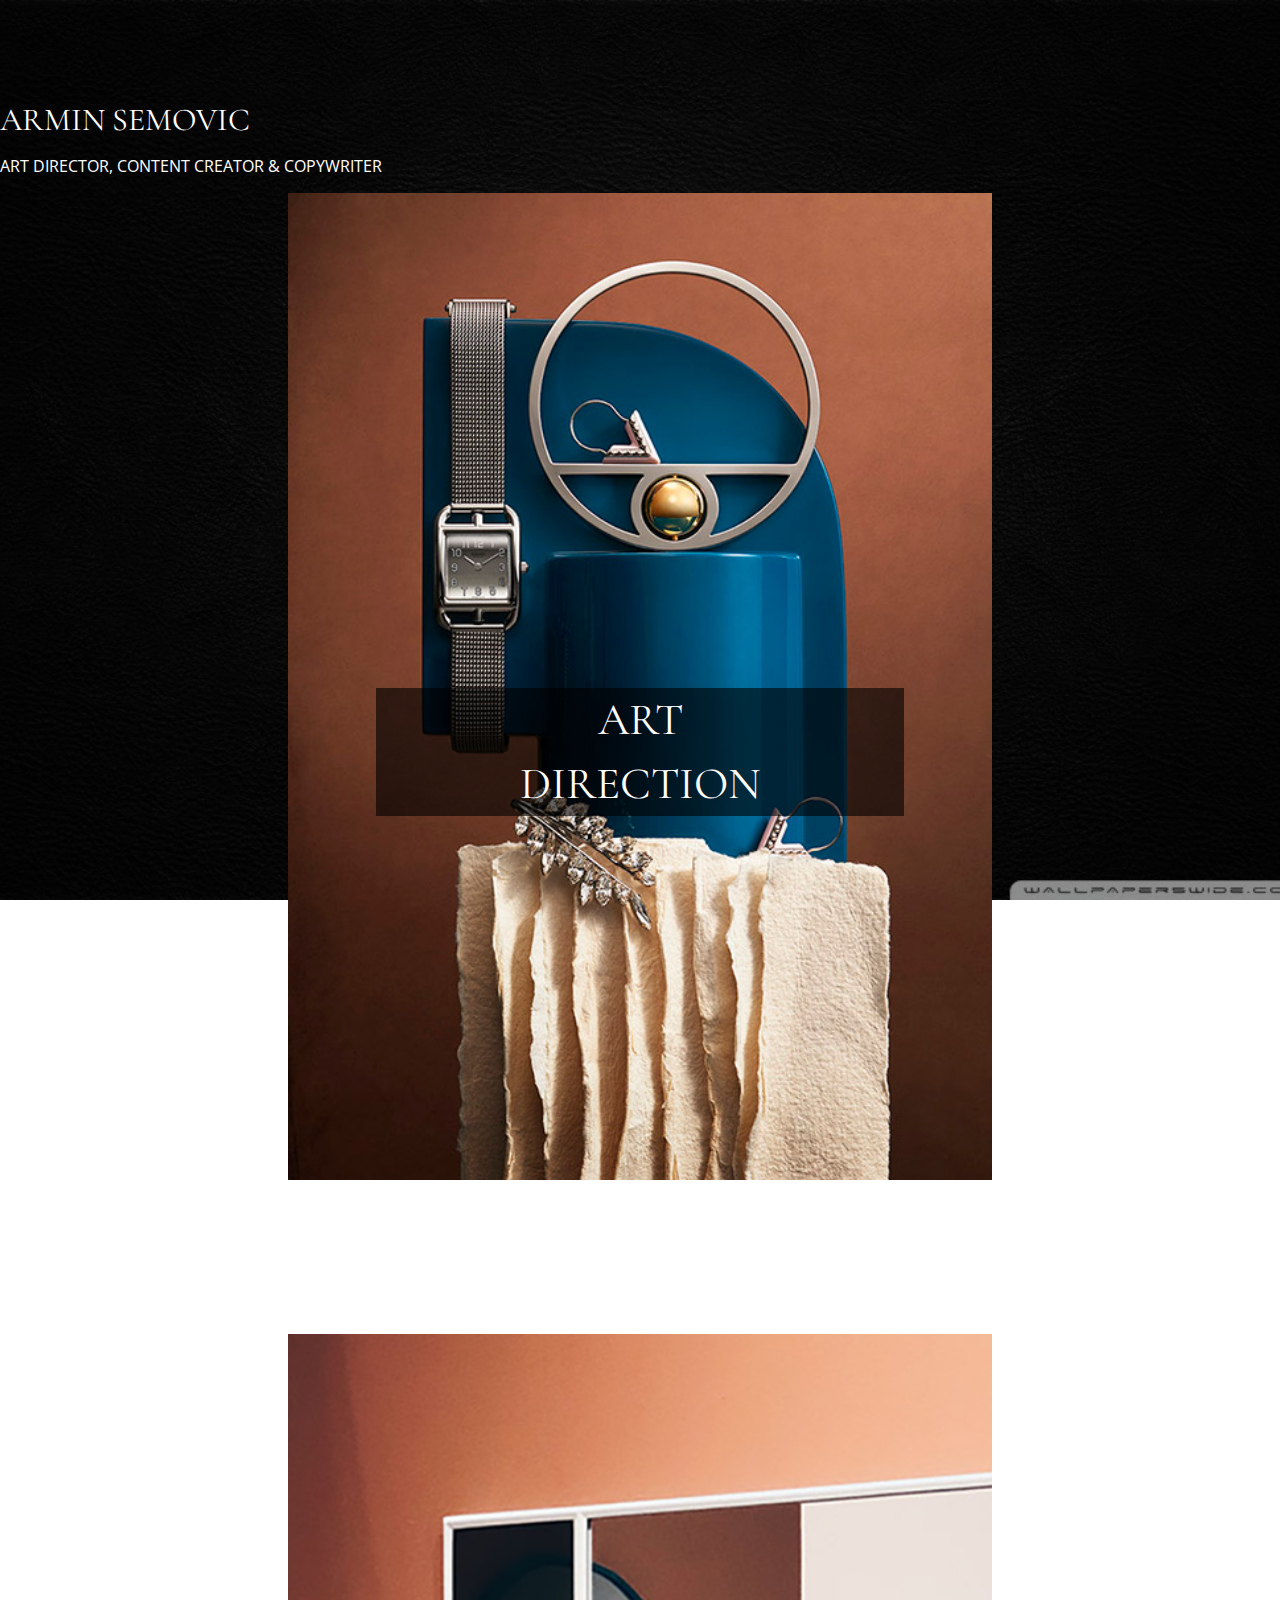
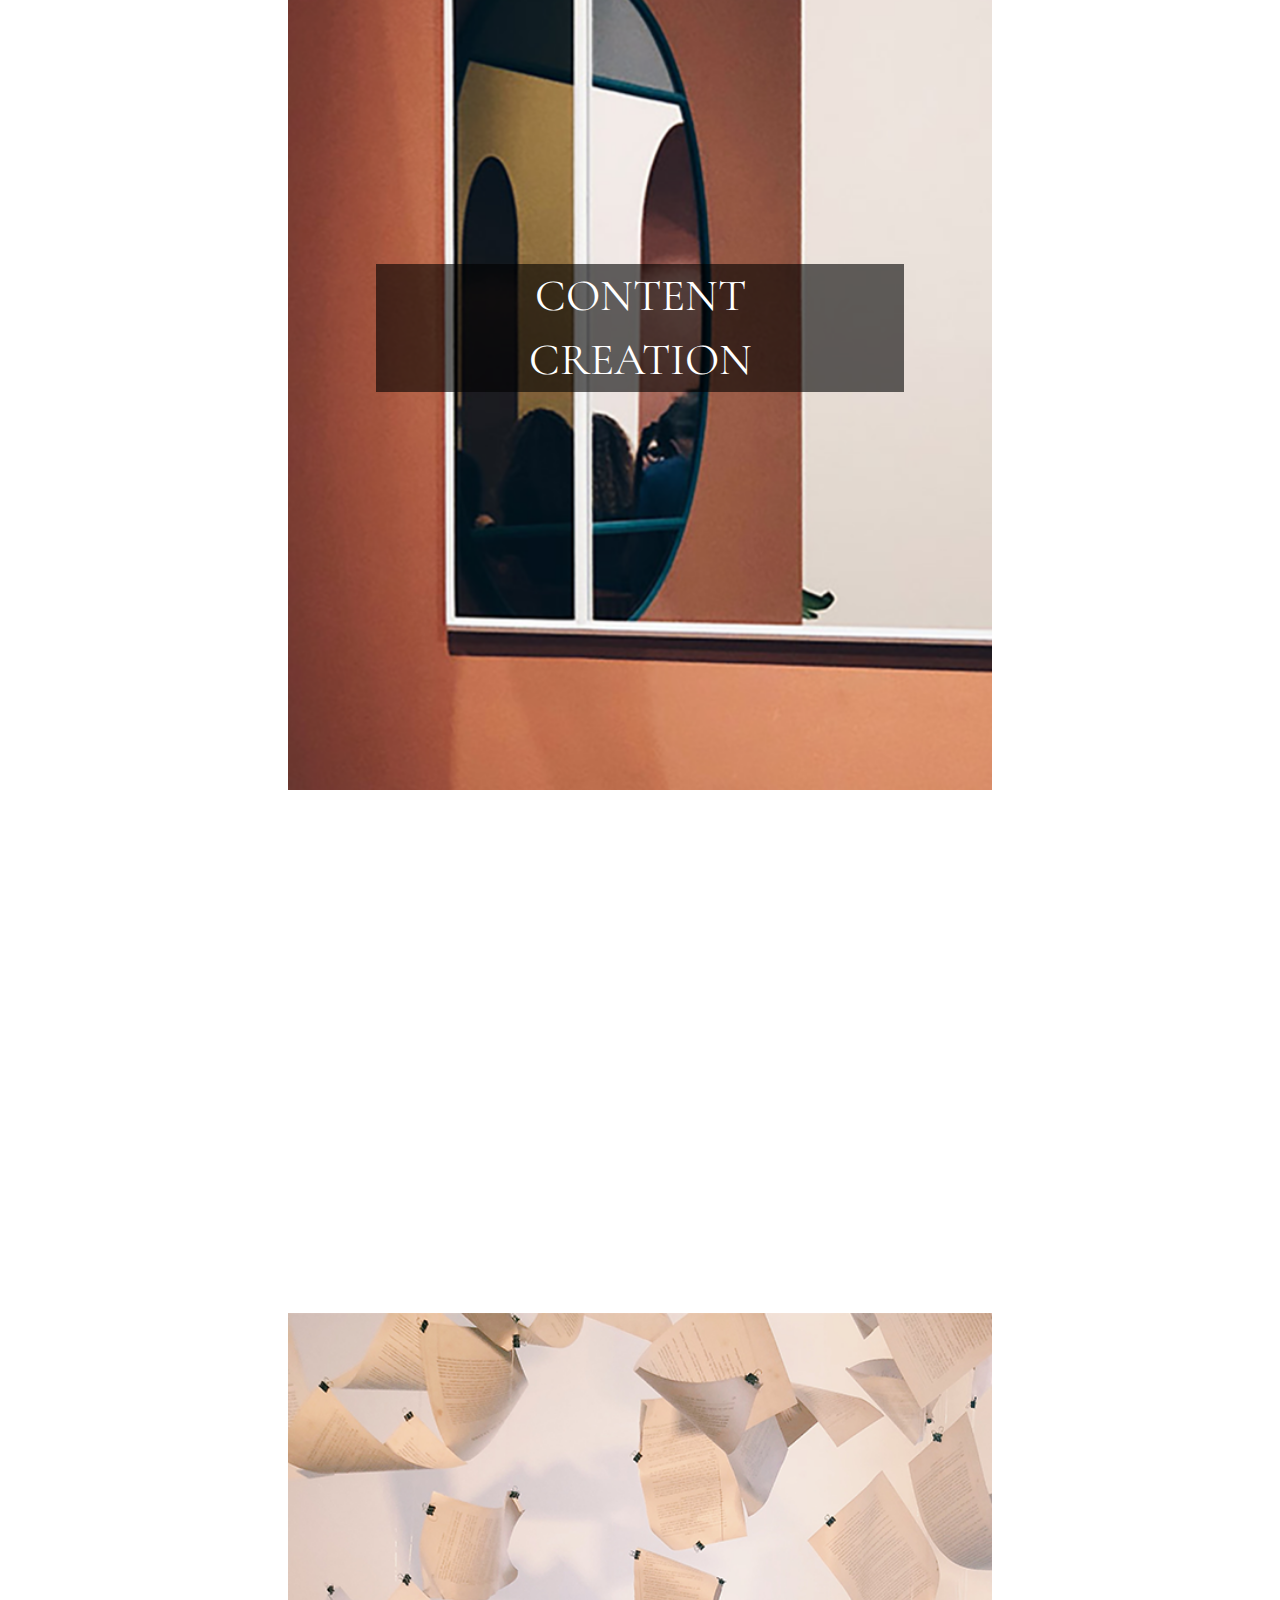
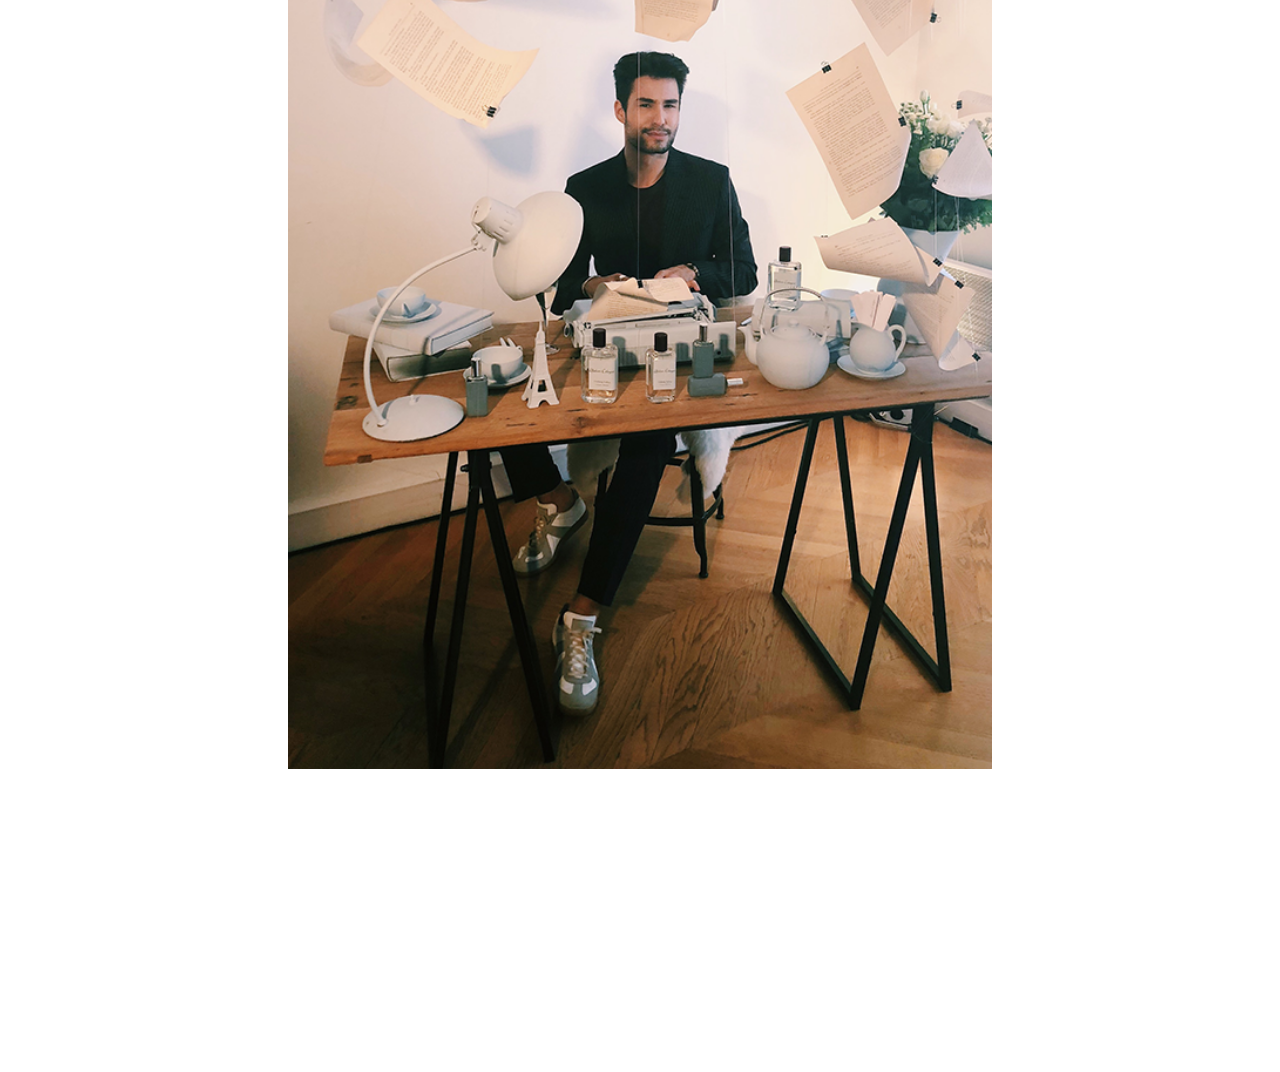
==== index.html @ 7da6c1f0 "Further css foolery" ====
<!DOCTYPE html>
<html lang='en'>
<head>
  <meta charset='UTF-8'>
  <meta name='viewport' content='width=device-width, initial-scale=1.0'>
  <meta http-equiv='X-UA-Compatible' content='ie=edge'>
  <title>Armin Semovic</title>

  <!-- Garamond font from google -->
  <link href='https://fonts.googleapis.com/css?family=Cormorant+Garamond|Open+Sans' rel='stylesheet'>

  <!-- Font Awesome for icons -->
  <link rel='stylesheet' href='https://use.fontawesome.com/releases/v5.7.1/css/all.css' integrity='sha384-fnmOCqbTlWIlj8LyTjo7mOUStjsKC4pOpQbqyi7RrhN7udi9RwhKkMHpvLbHG9Sr' crossorigin='anonymous'>

  <link rel='icon' type='image/png' sizes='16x16' href='images/favicon-16x16.png'>
  <link rel='stylesheet' href='css/style.css'>

</head>
<body>
  <header class='navbar-mobile-dark'> <!-- MOBILE NAVBAR -->
    <div class='logo'>
      <h1>A.S.</h1>
    </div>

    <div class='hamburger'>
      <object type='image/svg+xml' data='svg/hamburger_nav.svg'>Your browser does not support SVGs</object>
    </div>
	</header>
	
	<header class='navbar-desktop-dark'> <!-- DESKTOP NAVBAR -->
    <div class='nav-home'>

		</div>
		<div class='nav-work'>

		</div>
		<div class='nav-about'>

		</div>
		<div class='nav-contact'>

		</div>
  </header>

  <main>
		<div class='namesplash'> <!-- (desktop only) -->
			<h1>ARMIN SEMOVIC</h1>
			<p>ART DIRECTOR, CONTENT CREATOR & COPYWRITER</p>
		</div>

    <div class='captioned-image'>
      <img src='images/1806_Plaza16486.jpg' alt='Artistic display of wares'>

      <div class='image-caption'>
        <h2 class='caption-heading'>
          ART
          <br>
          DIRECTION
        </h2>
      </div>

    </div>

    <div class='captioned-image'>
      <img src='images/magis_mobile.png' alt='Mirror and window'>

      <div class='image-caption'>
        <h2 class='caption-heading'>
          CONTENT
          <br>
          CREATION
        </h2>
      </div>

    </div>

    <div class='text-block'>
      <h3 class='sub-heading'>BIOGRAPHY</h3>
      <p class='bio'>
        Lorem Ipsum is simply dummy text of the printing and typesetting industry. 
        Lorem Ipsum has been the industry's standard dummy text ever since the 1500s, 
        when an unknown printer took a galley of type and scrambled it 
        to make a type specimen book. It has survived not only five centuries, 
        but also the leap into electronic typesetting, remaining essentially unchanged. 
        It was popularised in the 1960s with the release of Letraset sheets containing
      </p>
      <p class='clients'> Client list: <br> <br>
        Plaza Homo_ Radisson Blue_ Plaza Woman_ <br>
        New Balance_ Calvin Klein
      </p>
    </div>

    <div class='contact-image'>
      <img src='images/armin.png' alt='Armin'>
    </div>

    <div class='contact-info'>
      <h4 class='contact-miniheading'>Contact me:</h4>
      <p class='contact-email'>arminsemovic@gmail.com</p>
      <h4 class='contact-miniheading'>Follow me:</h4>
      <i class='fab fa-instagram'></i>
      <p>@arminsemovic</p>
    </div>

  </main>

</body>
</html>
---- css/style.css ----
h1,
h2,
h3,
h4 {
  color: #ffffff;
  margin: 0;
  font-family: "Cormorant Garamond", serif;
  font-weight: normal;
}

p {
  color: #ffffff;
  font-family: "Open Sans", sans-serif;
}

.namesplash {
  display: none;
}

.image-caption {
  align-items: center;
  background-color: rgba(0, 0, 0, 0.6);
  display: flex;
  justify-content: center;
  position: absolute;
  top: 50%;
  left: 7.5%;
  width: 85%;
  line-height: 4rem;
}
.image-caption h2 {
  font-size: 2.5rem;
  text-align: center;
}

.text-block {
  margin: 200px 3rem 100px;
}
.text-block .sub-heading {
  font-size: 2rem;
}

.contact-info {
  margin: 50px 0;
  text-align: center;
}
.contact-info .contact-miniheading {
  font-size: 1.3rem;
}
.contact-info i.fab.fa-instagram {
  margin: 0.5rem;
  color: #ffffff;
  font-size: 2rem;
}

body {
  background: url(../images/leather_background.jpg) center fixed;
  background-size: cover;
}

.captioned-image {
  position: relative;
  text-align: center;
  width: 100%;
  margin-bottom: 150px;
}
.captioned-image img {
  width: 100%;
}

.contact-image {
  margin: 0 auto;
  width: 55%;
}
.contact-image img {
  height: 100%;
  width: 100%;
}

.navbar-mobile-dark {
  background-color: black;
  display: flex;
  align-items: flex-end;
  justify-content: space-between;
  height: 150px;
}
.navbar-mobile-dark .logo {
  font-size: 1.2rem;
  padding: 1rem 0.8rem;
}
.navbar-mobile-dark .hamburger {
  filter: invert(1);
  height: 70px;
  width: 70px;
  padding: 0 0.1rem;
}

.navbar-desktop-dark {
  display: none;
}

body {
  margin: 0;
}

main {
  width: 100%;
}

@media (min-width: 768px) {
  main {
    padding-top: 100px;
  }

  .navbar-mobile-dark {
    padding: 0 2%;
  }

  .image-caption {
    left: 12.5%;
    width: 75%;
  }
  .image-caption h2 {
    font-size: 2.8rem;
  }

  .captioned-image {
    width: 55%;
    margin: 0 auto 150px;
  }
  .captioned-image img {
    width: 100%;
  }

  .contact-info {
    margin: 20px auto 100px;
  }

  .contact-image {
    width: 55%;
  }

  .text-block {
    display: flex;
    flex-wrap: wrap;
    margin: 100px auto;
    width: 55%;
  }
  .text-block .sub-heading {
    font-size: 2rem;
    width: 100%;
  }
  .text-block .bio {
    width: 60%;
  }
  .text-block .clients {
    margin-left: 10%;
    width: 30%;
  }
}
@media (min-width: 1024px) {
  header .logo, header .hamburger {
    display: none;
  }

  .navbar-mobile-dark {
    display: none;
  }

  .navbar-desktop-dark {
    display: block;
  }

  .namesplash {
    display: block;
  }
}

/*# sourceMappingURL=style.css.map */
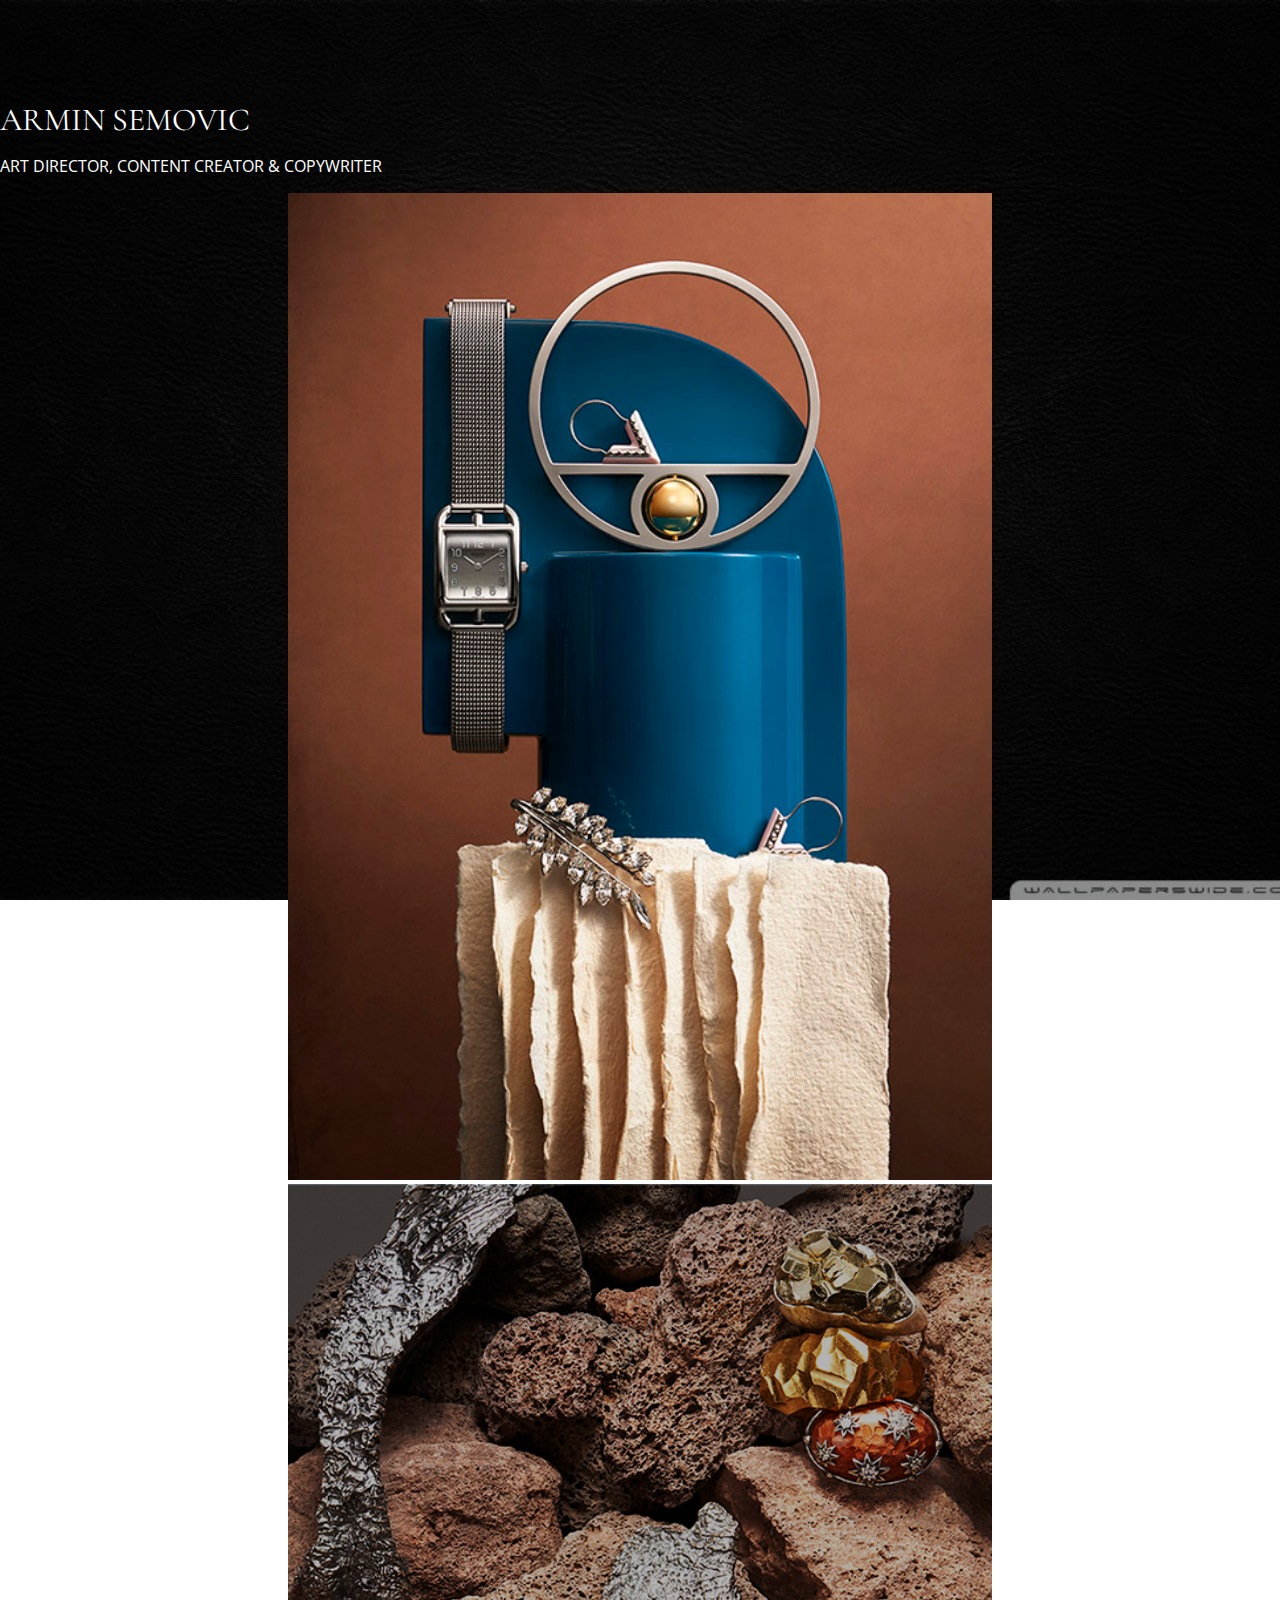
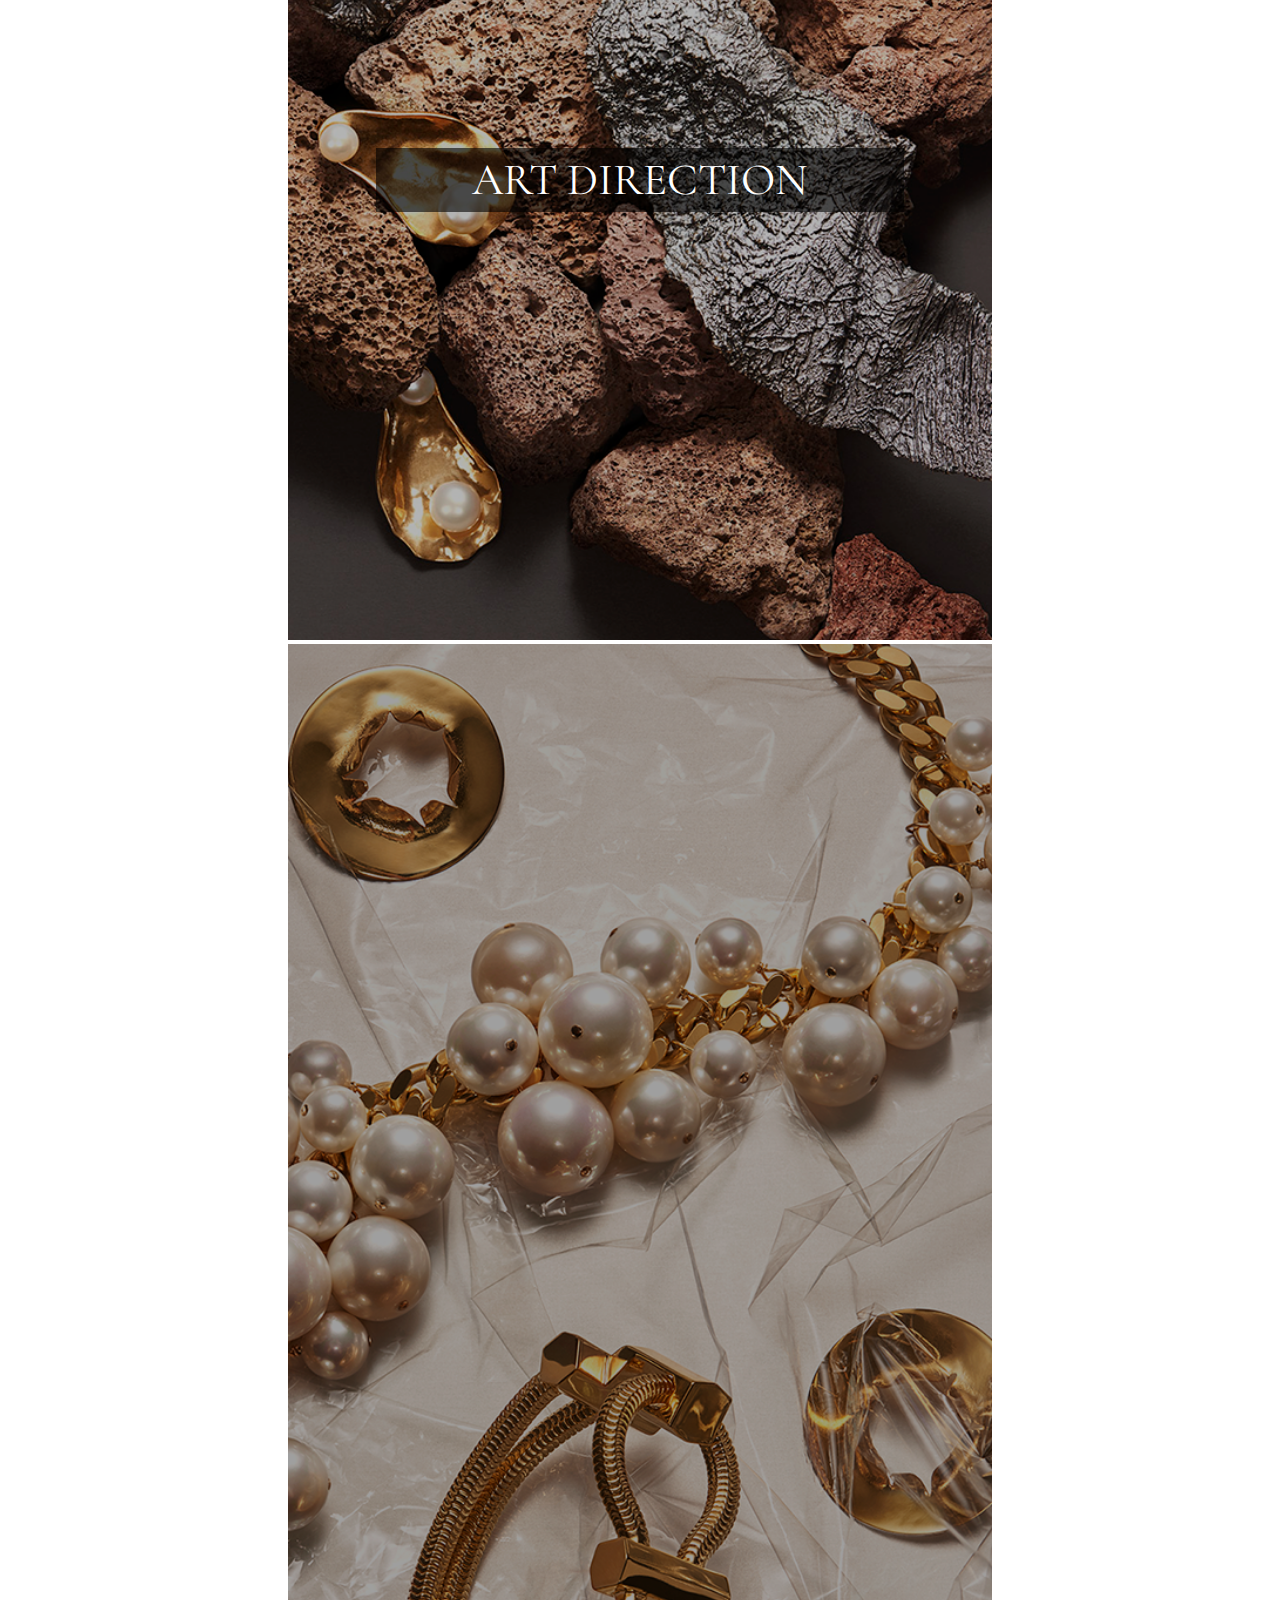
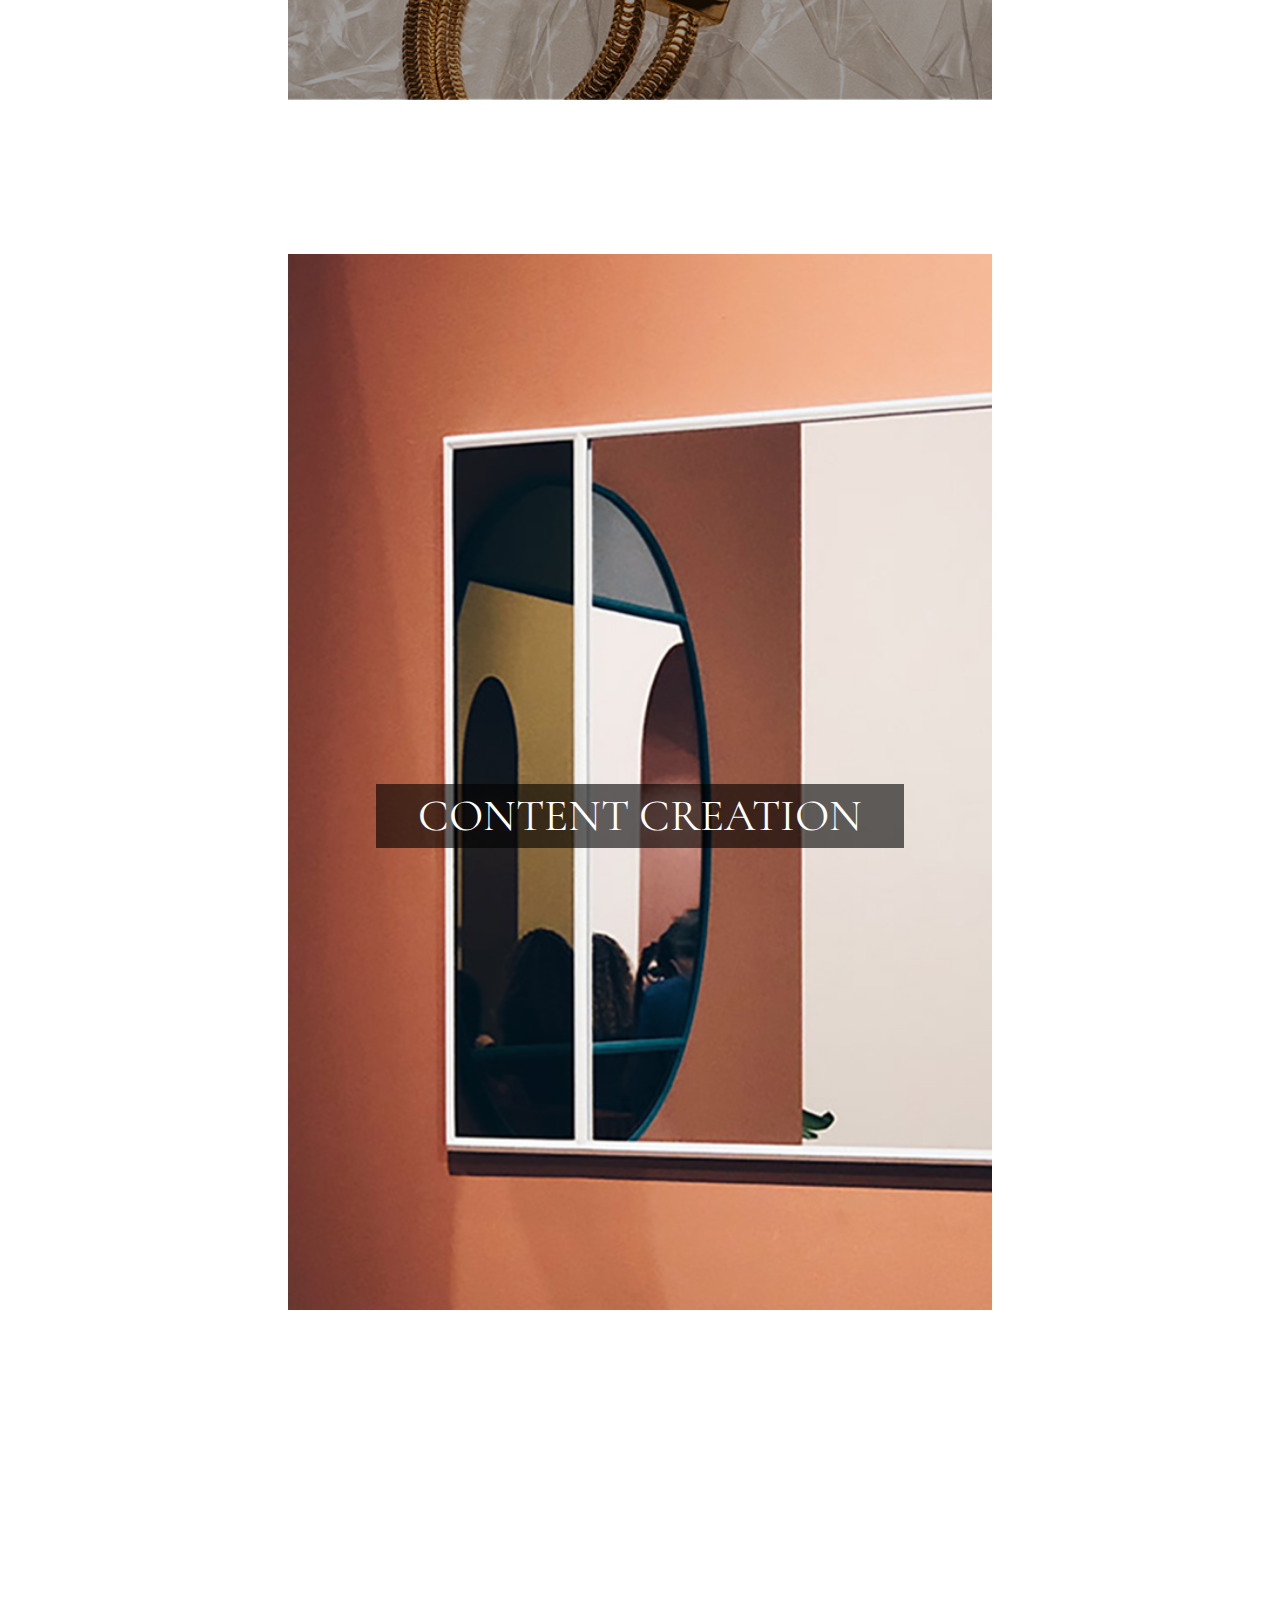
==== commit cf985f2b: "Images for adjusting desktop showcase" ====
--- a/index.html
+++ b/index.html
@@ -1,105 +1,108 @@
 <!DOCTYPE html>
-<html lang='en'>
+<html lang="en">
 <head>
-  <meta charset='UTF-8'>
-  <meta name='viewport' content='width=device-width, initial-scale=1.0'>
-  <meta http-equiv='X-UA-Compatible' content='ie=edge'>
+  <meta charset="UTF-8">
+  <meta name="viewport" content="width=device-width, initial-scale=1.0">
+  <meta http-equiv="X-UA-Compatible" content="ie=edge">
   <title>Armin Semovic</title>
 
   <!-- Garamond font from google -->
-  <link href='https://fonts.googleapis.com/css?family=Cormorant+Garamond|Open+Sans' rel='stylesheet'>
+  <link href="https://fonts.googleapis.com/css?family=Cormorant+Garamond|Open+Sans" rel="stylesheet">
 
   <!-- Font Awesome for icons -->
-  <link rel='stylesheet' href='https://use.fontawesome.com/releases/v5.7.1/css/all.css' integrity='sha384-fnmOCqbTlWIlj8LyTjo7mOUStjsKC4pOpQbqyi7RrhN7udi9RwhKkMHpvLbHG9Sr' crossorigin='anonymous'>
+  <link rel="stylesheet" href="https://use.fontawesome.com/releases/v5.7.1/css/all.css" integrity="sha384-fnmOCqbTlWIlj8LyTjo7mOUStjsKC4pOpQbqyi7RrhN7udi9RwhKkMHpvLbHG9Sr" crossorigin="anonymous">
 
-  <link rel='icon' type='image/png' sizes='16x16' href='images/favicon-16x16.png'>
-  <link rel='stylesheet' href='css/style.css'>
+  <link rel="icon" type="image/png" sizes="16x16" href="images/favicon-16x16.png">
+  <link rel="stylesheet" href="css/style.css">
 
 </head>
 <body>
-  <header class='navbar-mobile-dark'> <!-- MOBILE NAVBAR -->
-    <div class='logo'>
+  <header class="navbar-mobile-dark"> <!-- MOBILE NAVBAR -->
+    <div class="logo">
       <h1>A.S.</h1>
     </div>
 
-    <div class='hamburger'>
-      <object type='image/svg+xml' data='svg/hamburger_nav.svg'>Your browser does not support SVGs</object>
+    <div class="hamburger">
+      <object type="image/svg+xml" data="svg/hamburger_nav.svg">Your browser does not support SVGs</object>
     </div>
 	</header>
 	
-	<header class='navbar-desktop-dark'> <!-- DESKTOP NAVBAR -->
-    <div class='nav-home'>
+	<header class="navbar-desktop-dark"> <!-- DESKTOP NAVBAR -->
+    <div class="nav-home">
 
 		</div>
-		<div class='nav-work'>
+		<div class="nav-work">
 
 		</div>
-		<div class='nav-about'>
+		<div class="nav-about">
 
 		</div>
-		<div class='nav-contact'>
+		<div class="nav-contact">
 
 		</div>
   </header>
 
   <main>
-		<div class='namesplash'> <!-- (desktop only) -->
+		<div class="namesplash"> <!-- (desktop only) -->
 			<h1>ARMIN SEMOVIC</h1>
 			<p>ART DIRECTOR, CONTENT CREATOR & COPYWRITER</p>
 		</div>
 
-    <div class='captioned-image'>
-      <img src='images/1806_Plaza16486.jpg' alt='Artistic display of wares'>
+    <div class="captioned-image">
+      <img src="images/1806_Plaza16486.jpg" alt="Artistic display of wares">
 
-      <div class='image-caption'>
-        <h2 class='caption-heading'>
-          ART
-          <br>
-          DIRECTION
-        </h2>
+      <div class="image-caption">
+        <h2 class="caption-heading">ART DIRECTION</h2>
+      </div>
+
+			<div class="cluster-images">
+				<img src="images/1805_Plaza_02_109.png" alt="Rocks and gold probably">
+        <img src="images/1805_Plaza_03_318.png" alt="Pearly jewelry">
+			</div>
+
+    </div>
+
+    <div class="captioned-image">
+      <img src="images/magis_mobile.png" alt="Mirror and window">
+
+      <div class="image-caption">
+        <h2 class="caption-heading">CONTENT CREATION</h2>
       </div>
 
     </div>
 
-    <div class='captioned-image'>
-      <img src='images/magis_mobile.png' alt='Mirror and window'>
-
-      <div class='image-caption'>
-        <h2 class='caption-heading'>
-          CONTENT
-          <br>
-          CREATION
-        </h2>
-      </div>
-
-    </div>
-
-    <div class='text-block'>
-      <h3 class='sub-heading'>BIOGRAPHY</h3>
-      <p class='bio'>
+    <div class="text-block">
+      <h3 class="sub-heading">BIOGRAPHY</h3>
+      <p class="bio">
         Lorem Ipsum is simply dummy text of the printing and typesetting industry. 
-        Lorem Ipsum has been the industry's standard dummy text ever since the 1500s, 
+        Lorem Ipsum has been the industry"s standard dummy text ever since the 1500s, 
         when an unknown printer took a galley of type and scrambled it 
         to make a type specimen book. It has survived not only five centuries, 
         but also the leap into electronic typesetting, remaining essentially unchanged. 
         It was popularised in the 1960s with the release of Letraset sheets containing
       </p>
-      <p class='clients'> Client list: <br> <br>
+      <p class="clients"> Client list: <br> <br>
         Plaza Homo_ Radisson Blue_ Plaza Woman_ <br>
         New Balance_ Calvin Klein
       </p>
     </div>
 
-    <div class='contact-image'>
-      <img src='images/armin.png' alt='Armin'>
+    <div class="contact-image">
+      <img src="images/armin.png" alt="Armin">
     </div>
 
-    <div class='contact-info'>
-      <h4 class='contact-miniheading'>Contact me:</h4>
-      <p class='contact-email'>arminsemovic@gmail.com</p>
-      <h4 class='contact-miniheading'>Follow me:</h4>
-      <i class='fab fa-instagram'></i>
-      <p>@arminsemovic</p>
+    <div class="contact-info">
+			<div class="contact">
+				<h4 class="contact-miniheading">Contact me:</h4>
+				<p class="contact-prompt">Wanna have a double espresso and discuss endless possibilities? 
+					<br> Email me:</p>
+      	<p class="contact-email">arminsemovic@gmail.com</p>
+			</div>
+      <div class="follow">
+				<h4 class="contact-miniheading">Follow me:</h4>
+				<i class="fab fa-instagram"></i>
+				<p>@arminsemovic</p>
+			</div>
     </div>
 
   </main>
--- a/css/style.css
+++ b/css/style.css
@@ -44,10 +44,20 @@
   margin: 50px 0;
   text-align: center;
 }
-.contact-info .contact-miniheading {
+
+.contact {
+  margin-bottom: 40px;
+}
+
+.contact-miniheading {
   font-size: 1.3rem;
 }
-.contact-info i.fab.fa-instagram {
+
+.contact-prompt {
+  display: none;
+}
+
+i.fab.fa-instagram {
   margin: 0.5rem;
   color: #ffffff;
   font-size: 2rem;
@@ -157,6 +167,10 @@
     margin-left: 10%;
     width: 30%;
   }
+
+  .contact-info .contact-miniheading {
+    font-size: 1.6rem;
+  }
 }
 @media (min-width: 1024px) {
   header .logo, header .hamburger {
@@ -174,6 +188,14 @@
   .namesplash {
     display: block;
   }
+
+  .contact-image {
+    display: none;
+  }
+
+  .contact-prompt {
+    display: block;
+  }
 }
 
 /*# sourceMappingURL=style.css.map */
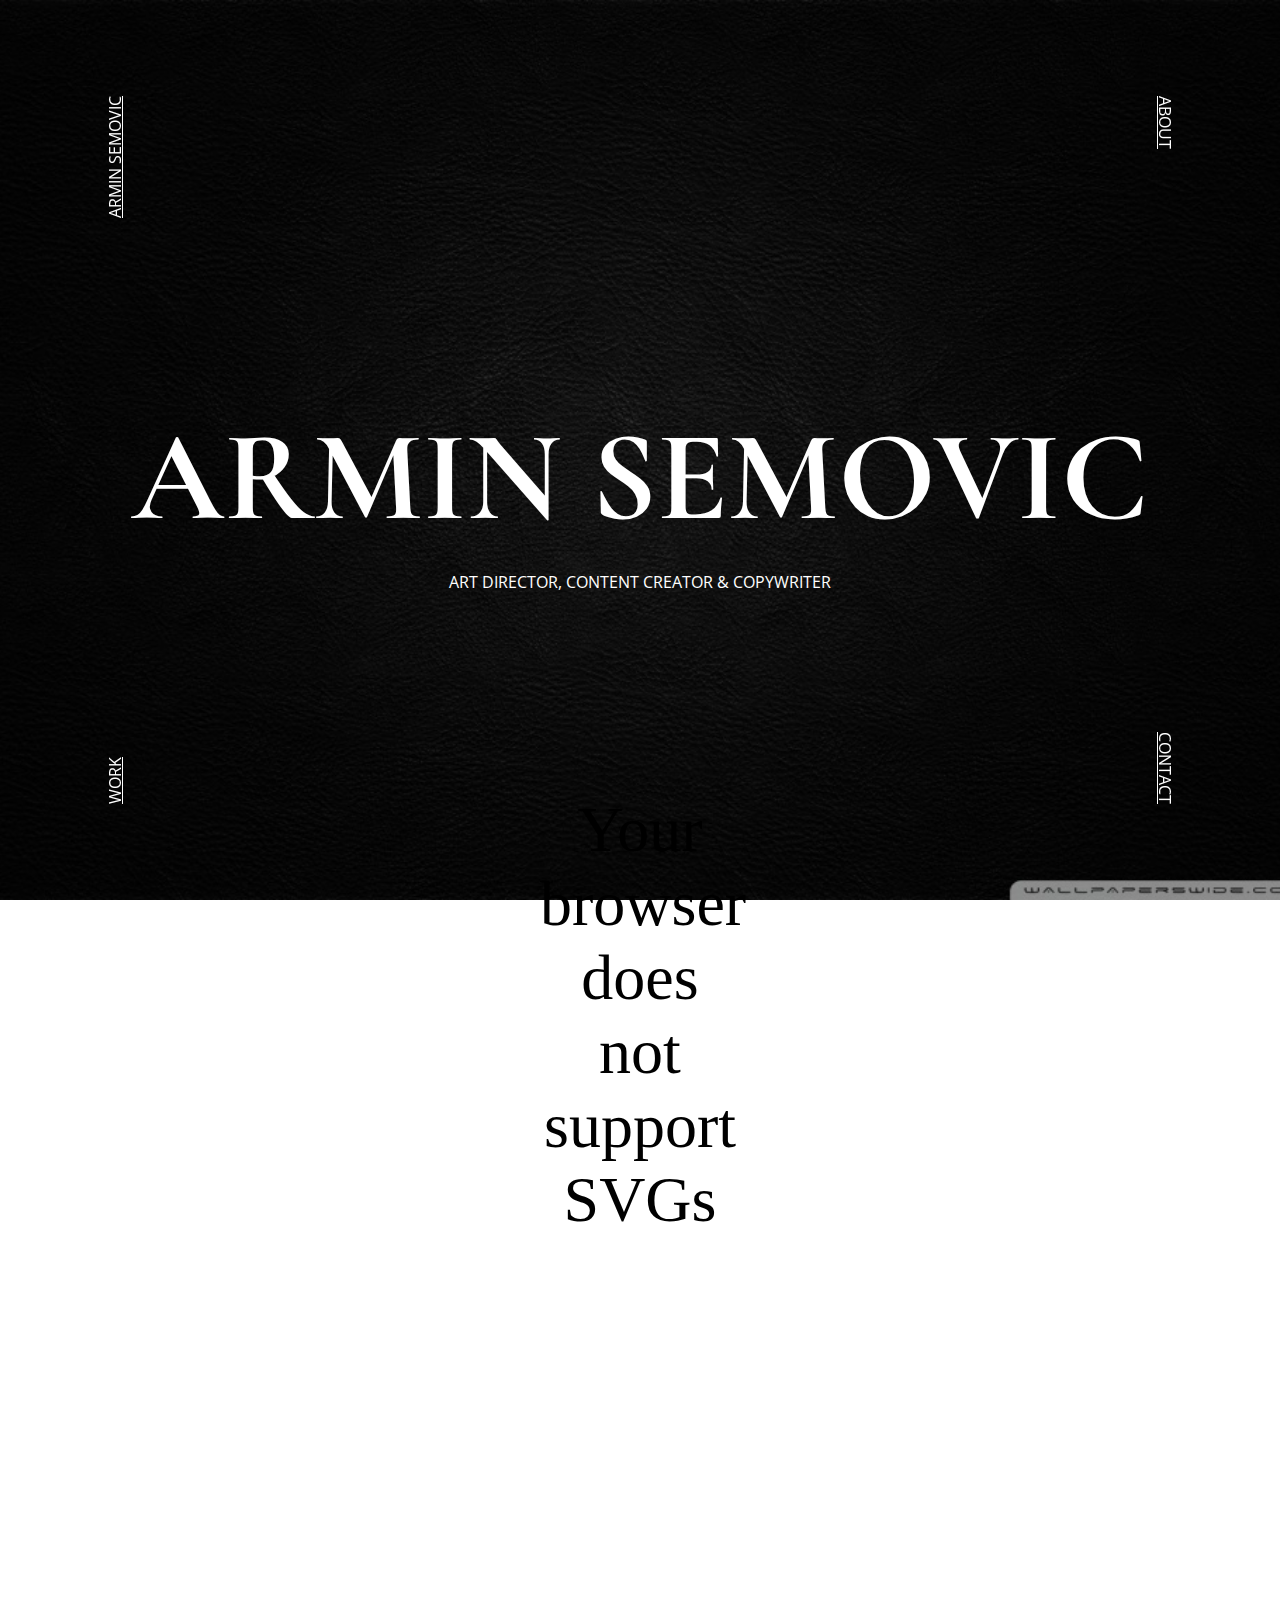
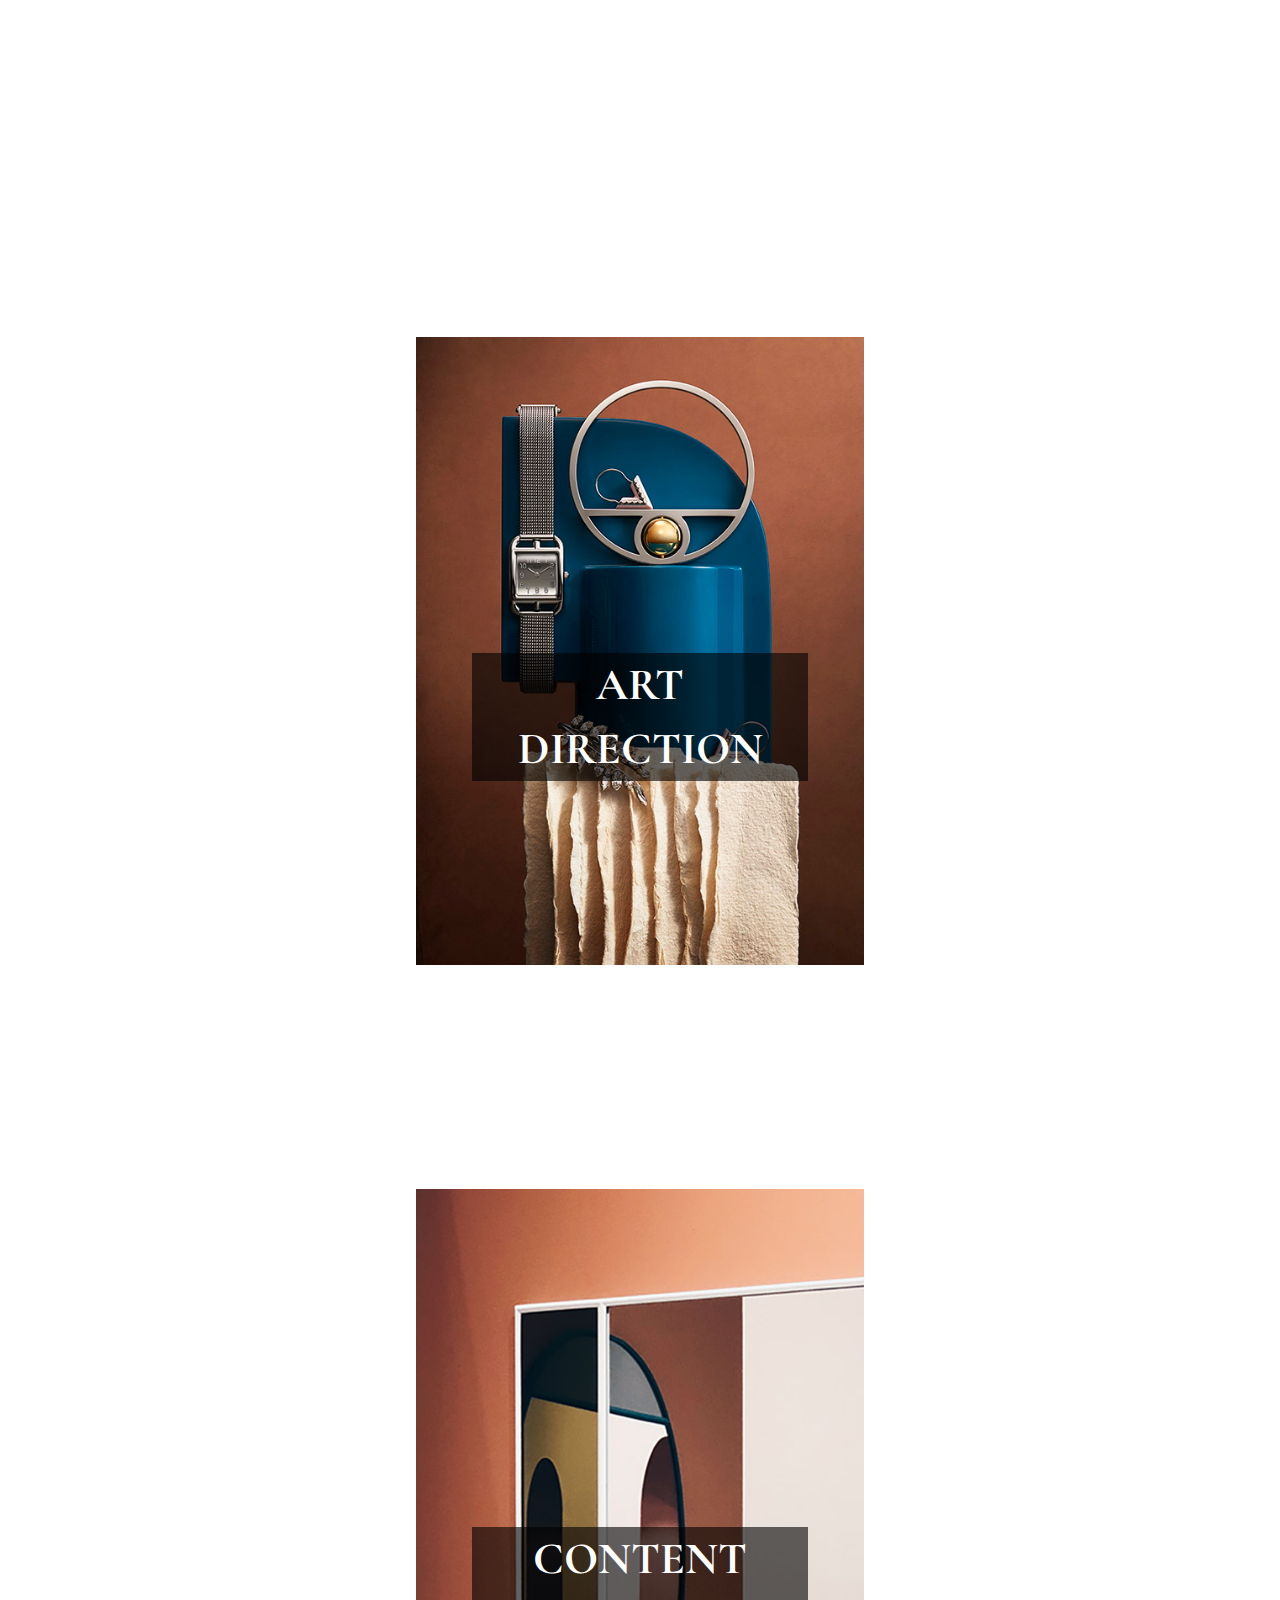
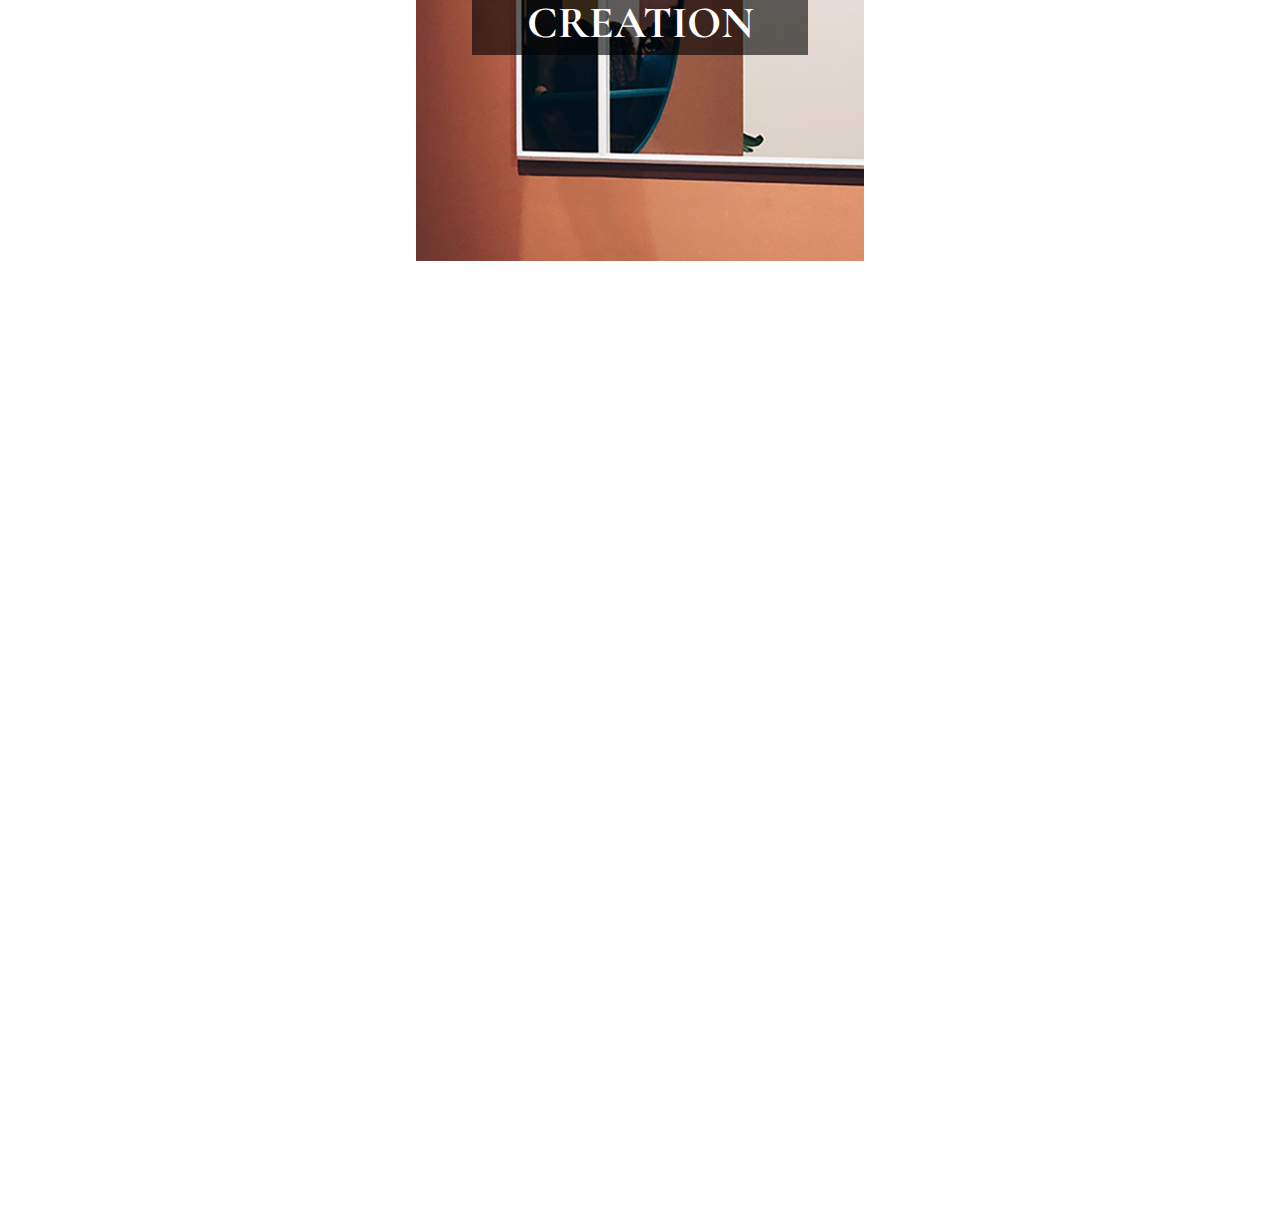
==== commit 5b2fdc58: "Fixed navlinks and tried out sidescroll gallery" ====
--- a/index.html
+++ b/index.html
@@ -16,49 +16,55 @@
   <link rel="stylesheet" href="css/style.css">
 
 </head>
-<body>
-  <header class="navbar-mobile-dark"> <!-- MOBILE NAVBAR -->
-    <div class="logo">
-      <h1>A.S.</h1>
+<body class="dark">
+  <header>
+    <div class="navbar-mobile"> <!-- MOBILE NAVBAR -->
+      <div class="logo">
+        <h1>A.S.</h1>
+      </div>
+
+      <div class="hamburger">
+        <object type="image/svg+xml" data="svg/hamburger_nav.svg"></object>
+      </div>
     </div>
-
-    <div class="hamburger">
-      <object type="image/svg+xml" data="svg/hamburger_nav.svg">Your browser does not support SVGs</object>
+	
+    <div class="navbar-desktop"> <!-- DESKTOP NAVBAR -->
+      <div class="nav-home">
+        <a href="index.html">ARMIN SEMOVIC</a> 
+      </div>
+      <div class="nav-work">
+        <a href="work.html">WORK</a> 
+      </div>
+      <div class="nav-about">
+        <a href="index.html">ABOUT</a> 
+      </div>
+      <div class="nav-contact">
+        <a href="index.html">CONTACT</a> 
+      </div>
     </div>
-	</header>
-	
-	<header class="navbar-desktop-dark"> <!-- DESKTOP NAVBAR -->
-    <div class="nav-home">
-
-		</div>
-		<div class="nav-work">
-
-		</div>
-		<div class="nav-about">
-
-		</div>
-		<div class="nav-contact">
-
-		</div>
   </header>
 
+  <div class="namesplash"> <!-- (desktop only) -->
+    <h1>ARMIN SEMOVIC</h1>
+    <p class="subsplash">ART DIRECTOR, CONTENT CREATOR & COPYWRITER</p>
+    
+    <div class="arrowdown">
+      <object type="image/svg+xml" data="svg/arrow_down_white.svg">Your browser does not support SVGs</object>
+    </div>
+  </div>
+  
+
   <main>
-		<div class="namesplash"> <!-- (desktop only) -->
-			<h1>ARMIN SEMOVIC</h1>
-			<p>ART DIRECTOR, CONTENT CREATOR & COPYWRITER</p>
-		</div>
-
     <div class="captioned-image">
       <img src="images/1806_Plaza16486.jpg" alt="Artistic display of wares">
 
       <div class="image-caption">
-        <h2 class="caption-heading">ART DIRECTION</h2>
+        <h2 class="caption-heading">
+          ART
+          <br>
+          DIRECTION
+        </h2>
       </div>
-
-			<div class="cluster-images">
-				<img src="images/1805_Plaza_02_109.png" alt="Rocks and gold probably">
-        <img src="images/1805_Plaza_03_318.png" alt="Pearly jewelry">
-			</div>
 
     </div>
 
@@ -66,7 +72,11 @@
       <img src="images/magis_mobile.png" alt="Mirror and window">
 
       <div class="image-caption">
-        <h2 class="caption-heading">CONTENT CREATION</h2>
+        <h2 class="caption-heading">
+          CONTENT 
+          <br> 
+          CREATION
+        </h2>
       </div>
 
     </div>
--- a/css/style.css
+++ b/css/style.css
@@ -1,20 +1,31 @@
-h1,
-h2,
-h3,
-h4 {
+.dark h1, .dark h2, .dark h3, .dark h4 {
   color: #ffffff;
-  margin: 0;
   font-family: "Cormorant Garamond", serif;
-  font-weight: normal;
-}
-
-p {
+  margin: 0;
+}
+.dark p, .dark a {
   color: #ffffff;
   font-family: "Open Sans", sans-serif;
 }
 
+.light h1, .light h2, .light h3, .light h4 {
+  color: #000000;
+  font-family: "Cormorant Garamond", serif;
+  margin: 0;
+}
+.light p, .light a {
+  color: #000000;
+  font-family: "Open Sans", sans-serif;
+}
+
 .namesplash {
   display: none;
+  font-size: 4rem;
+  margin: 400px auto 600px;
+  text-align: center;
+}
+.namesplash .subsplash {
+  font-size: 1rem;
 }
 
 .image-caption {
@@ -25,8 +36,8 @@
   position: absolute;
   top: 50%;
   left: 7.5%;
+  line-height: 4rem;
   width: 85%;
-  line-height: 4rem;
 }
 .image-caption h2 {
   font-size: 2.5rem;
@@ -58,21 +69,21 @@
 }
 
 i.fab.fa-instagram {
-  margin: 0.5rem;
   color: #ffffff;
   font-size: 2rem;
-}
-
-body {
+  margin: 0.5rem;
+}
+
+.dark {
   background: url(../images/leather_background.jpg) center fixed;
   background-size: cover;
 }
 
 .captioned-image {
+  margin-bottom: 150px;
   position: relative;
   text-align: center;
   width: 100%;
-  margin-bottom: 150px;
 }
 .captioned-image img {
   width: 100%;
@@ -87,26 +98,75 @@
   width: 100%;
 }
 
-.navbar-mobile-dark {
+.gallery {
+  display: flex;
+  flex-wrap: nowrap;
+  overflow-x: auto;
+}
+.gallery .galleryimage {
+  flex: 0 0 auto;
+}
+
+.navbar-mobile {
   background-color: black;
   display: flex;
   align-items: flex-end;
   justify-content: space-between;
   height: 150px;
 }
-.navbar-mobile-dark .logo {
+.navbar-mobile .logo {
   font-size: 1.2rem;
   padding: 1rem 0.8rem;
 }
-.navbar-mobile-dark .hamburger {
+.navbar-mobile .hamburger {
   filter: invert(1);
   height: 70px;
   width: 70px;
   padding: 0 0.1rem;
 }
 
-.navbar-desktop-dark {
+.navbar-mobile.light {
+  background-color: white;
+}
+.navbar-mobile.light .hamburger {
+  filter: invert(0);
+}
+
+.navbar-desktop {
   display: none;
+}
+.navbar-desktop div {
+  margin: 0;
+  position: fixed;
+  width: 150px;
+}
+
+.nav-home {
+  transform: rotate(270deg);
+  top: 160px;
+  left: 40px;
+  text-align: right;
+}
+
+.nav-about {
+  transform: rotate(90deg);
+  top: 160px;
+  right: 40px;
+  text-align: left;
+}
+
+.nav-work {
+  transform: rotate(270deg);
+  bottom: 160px;
+  left: 40px;
+  text-align: left;
+}
+
+.nav-contact {
+  transform: rotate(90deg);
+  bottom: 160px;
+  right: 40px;
+  text-align: right;
 }
 
 body {
@@ -122,7 +182,7 @@
     padding-top: 100px;
   }
 
-  .navbar-mobile-dark {
+  .navbar-mobile {
     padding: 0 2%;
   }
 
@@ -137,9 +197,6 @@
   .captioned-image {
     width: 55%;
     margin: 0 auto 150px;
-  }
-  .captioned-image img {
-    width: 100%;
   }
 
   .contact-info {
@@ -172,21 +229,32 @@
     font-size: 1.6rem;
   }
 }
-@media (min-width: 1024px) {
-  header .logo, header .hamburger {
+@media (min-width: 1200px) {
+  .logo, .hamburger {
+    display: none !important;
+  }
+
+  .navbar-mobile {
     display: none;
   }
 
-  .navbar-mobile-dark {
-    display: none;
-  }
-
-  .navbar-desktop-dark {
+  .navbar-desktop {
     display: block;
   }
 
   .namesplash {
     display: block;
+  }
+
+  .arrowdown {
+    display: block;
+    margin: 200px auto 0;
+    width: 200px;
+  }
+
+  .captioned-image {
+    width: 35%;
+    margin: 0 auto 220px;
   }
 
   .contact-image {
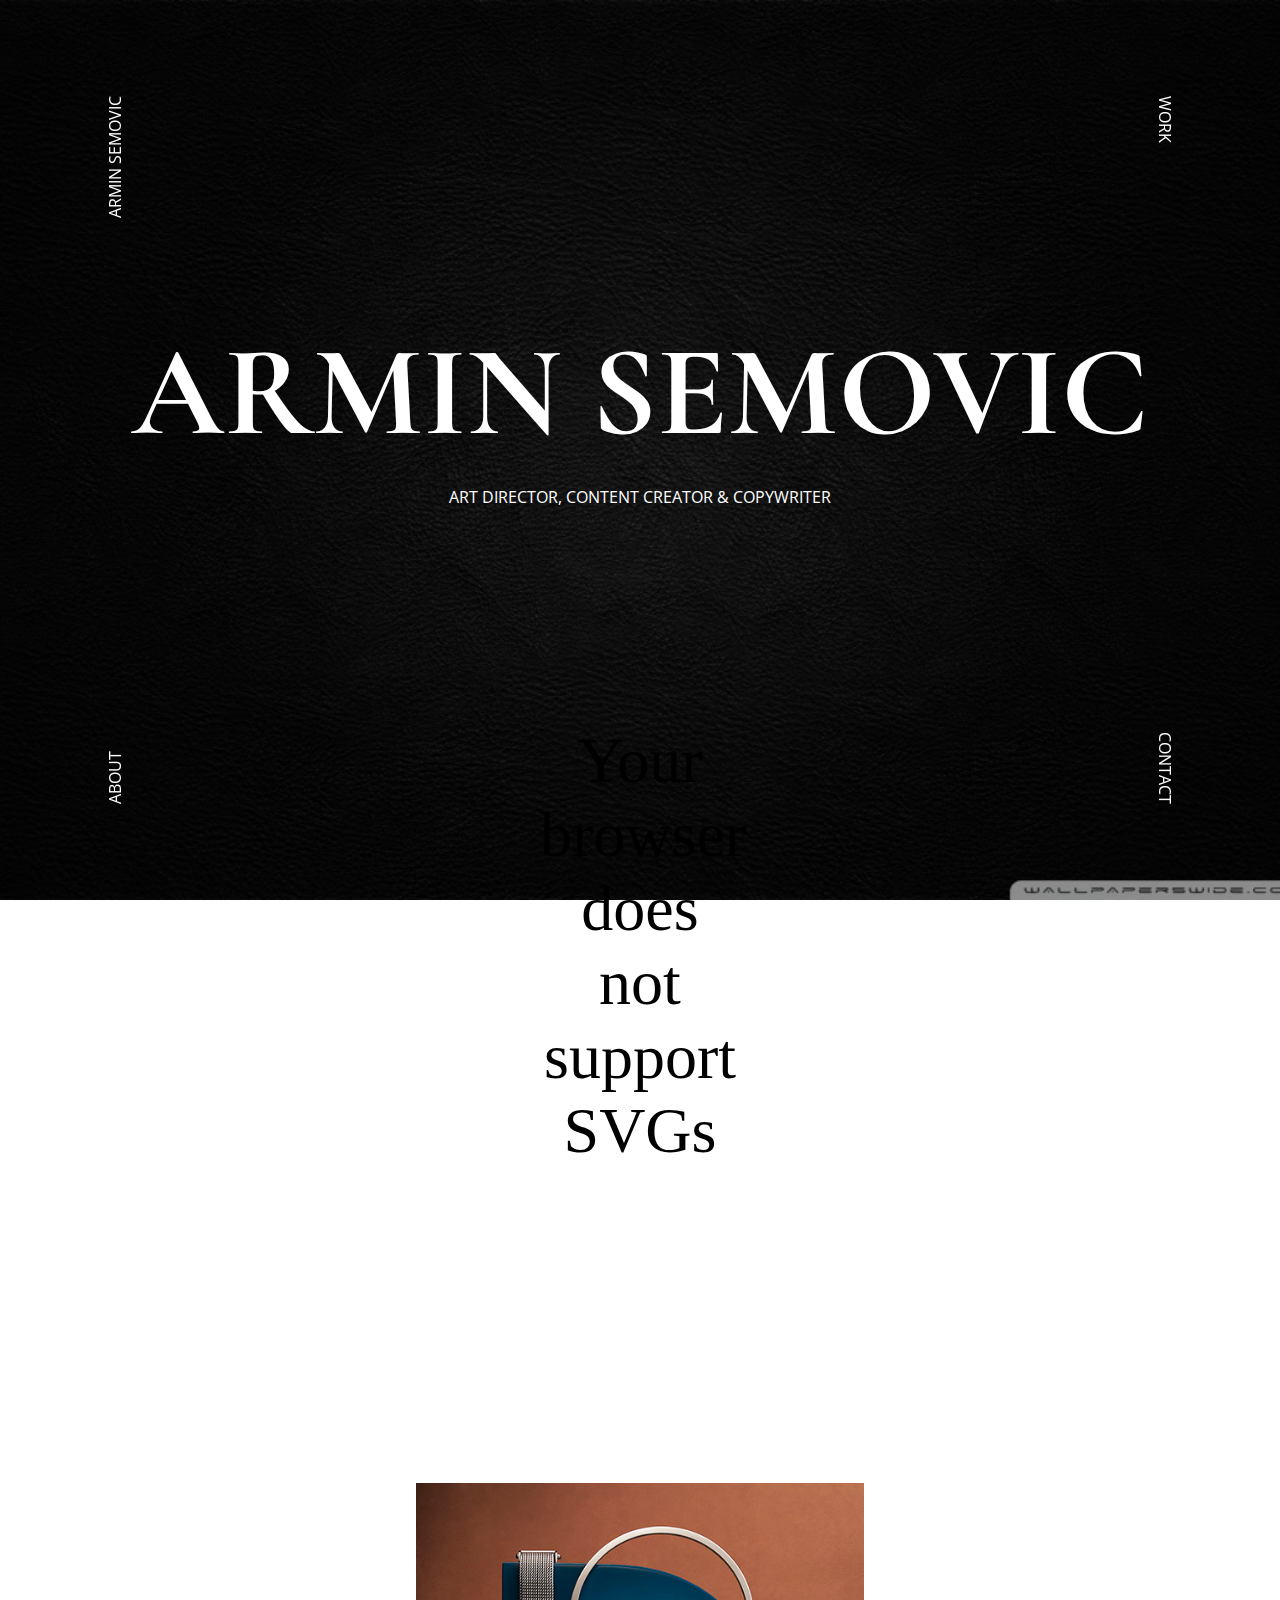
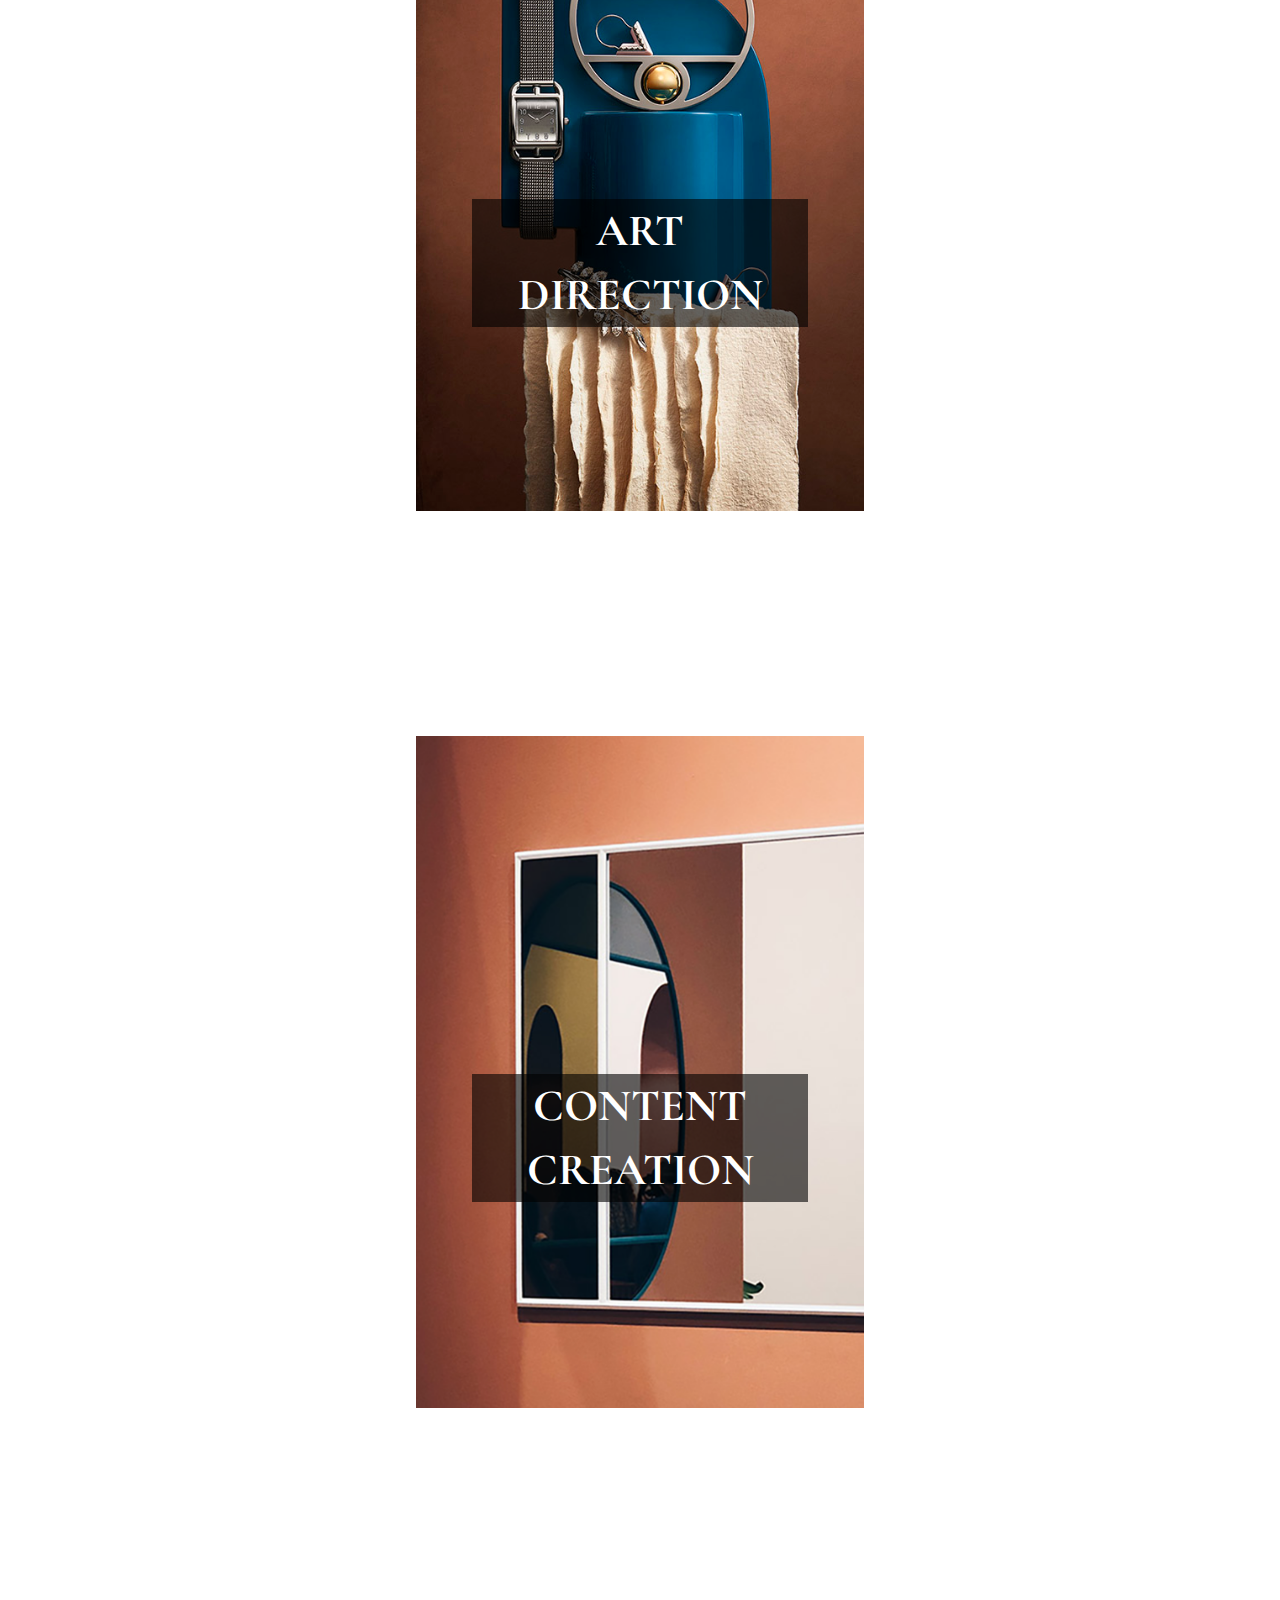
==== commit 85d05047: "broken nav" ====
--- a/index.html
+++ b/index.html
@@ -12,6 +12,8 @@
   <!-- Font Awesome for icons -->
   <link rel="stylesheet" href="https://use.fontawesome.com/releases/v5.7.1/css/all.css" integrity="sha384-fnmOCqbTlWIlj8LyTjo7mOUStjsKC4pOpQbqyi7RrhN7udi9RwhKkMHpvLbHG9Sr" crossorigin="anonymous">
 
+  <script src="https://ajax.googleapis.com/ajax/libs/jquery/3.3.1/jquery.min.js"></script>
+
   <link rel="icon" type="image/png" sizes="16x16" href="images/favicon-16x16.png">
   <link rel="stylesheet" href="css/style.css">
 
@@ -20,12 +22,22 @@
   <header>
     <div class="navbar-mobile"> <!-- MOBILE NAVBAR -->
       <div class="logo">
-        <h1>A.S.</h1>
+        <a href="index.html"><h1>A.S.</h1></a>
       </div>
 
-      <div class="hamburger">
+      <div id="hamburger">
         <object type="image/svg+xml" data="svg/hamburger_nav.svg"></object>
       </div>
+    </div>
+
+    <div id="navbar-mobile-expansion"> 
+      <!-- jQuery refuses to toggle this -->
+      <ul>
+        <li><a href="index.html">ARMIN SEMOVIC</a></li>
+        <li><a href="work.html">WORK</a></li>
+        <li><a href="index.html">ABOUT</a></li>
+        <li><a href="index.html">CONTACT</a></li>
+      </ul>
     </div>
 	
     <div class="navbar-desktop"> <!-- DESKTOP NAVBAR -->
@@ -33,7 +45,7 @@
         <a href="index.html">ARMIN SEMOVIC</a> 
       </div>
       <div class="nav-work">
-        <a href="work.html">WORK</a> 
+        <a href="work.html">WORK</a>
       </div>
       <div class="nav-about">
         <a href="index.html">ABOUT</a> 
@@ -55,31 +67,35 @@
   
 
   <main>
-    <div class="captioned-image">
-      <img src="images/1806_Plaza16486.jpg" alt="Artistic display of wares">
 
-      <div class="image-caption">
-        <h2 class="caption-heading">
-          ART
-          <br>
-          DIRECTION
-        </h2>
+    <a href="work.html">
+      <div class="captioned-image">
+        <img src="images/1806_Plaza16486.jpg" alt="Artistic display of wares"> 
+        <!-- Here I wanted to do the images in the back, but as z-index refused to cooperate I decided to leave them out -->
+
+        <div class="image-caption">
+          <h2 class="caption-heading">
+            ART
+            <br>
+            DIRECTION
+          </h2>
+        </div>
       </div>
+    </a>
 
-    </div>
+    <a href="work.html">  
+      <div class="captioned-image">
+        <img src="images/magis_mobile.png" alt="Mirror and window">
 
-    <div class="captioned-image">
-      <img src="images/magis_mobile.png" alt="Mirror and window">
-
-      <div class="image-caption">
-        <h2 class="caption-heading">
-          CONTENT 
-          <br> 
-          CREATION
-        </h2>
+        <div class="image-caption">
+          <h2 class="caption-heading">
+            CONTENT 
+            <br> 
+            CREATION
+          </h2>
+        </div>
       </div>
-
-    </div>
+    </a>
 
     <div class="text-block">
       <h3 class="sub-heading">BIOGRAPHY</h3>
@@ -117,5 +133,7 @@
 
   </main>
 
+  <script src="js/script.js"></script>
+
 </body>
 </html>--- a/css/style.css
+++ b/css/style.css
@@ -6,6 +6,10 @@
 .dark p, .dark a {
   color: #ffffff;
   font-family: "Open Sans", sans-serif;
+  text-decoration: none;
+}
+.dark a:hover {
+  text-decoration: line-through;
 }
 
 .light h1, .light h2, .light h3, .light h4 {
@@ -16,16 +20,107 @@
 .light p, .light a {
   color: #000000;
   font-family: "Open Sans", sans-serif;
+  text-decoration: none;
+}
+.light a:hover {
+  text-decoration: line-through;
 }
 
 .namesplash {
-  display: none;
+  align-items: center;
+  display: none;
+  flex-direction: column;
   font-size: 4rem;
-  margin: 400px auto 600px;
-  text-align: center;
+  margin: 35vh 0;
+  text-align: center;
+  width: 100%;
 }
 .namesplash .subsplash {
   font-size: 1rem;
+}
+
+.container {
+  display: block;
+  height: 300px;
+  width: 100%;
+}
+
+.postgroup {
+  top: 125px;
+  left: -90px;
+  margin-top: 40px;
+  transform: rotate(270deg);
+  position: relative;
+  width: 300px;
+}
+
+h3.groupname {
+  font-family: "Open Sans", sans-serif;
+  padding: 1px;
+}
+
+.endline {
+  display: block;
+  width: 100%;
+}
+.endline:after {
+  content: "";
+  position: absolute;
+  bottom: 1px;
+  left: 0;
+  right: 0;
+  height: 0.5em;
+  border-top: 1px solid black;
+  z-index: -1;
+}
+.endline span {
+  background-color: white;
+  padding-right: 10px;
+}
+
+.text-block {
+  margin: 200px 3rem 100px;
+}
+.text-block .sub-heading {
+  font-size: 2rem;
+}
+
+.contact-info {
+  margin: 50px 0;
+  text-align: center;
+}
+
+.contact {
+  margin-bottom: 40px;
+}
+
+.contact-miniheading {
+  font-size: 1.3rem;
+}
+
+.contact-prompt {
+  display: none;
+}
+
+i.fab.fa-instagram {
+  color: #ffffff;
+  font-size: 2rem;
+  margin: 0.5rem;
+}
+
+.dark {
+  background: url(../images/leather_background.jpg) center fixed;
+  background-size: cover;
+}
+
+.captioned-image {
+  margin-bottom: 150px;
+  position: relative;
+  text-align: center;
+  width: 100%;
+}
+.captioned-image img {
+  width: 100%;
 }
 
 .image-caption {
@@ -44,51 +139,6 @@
   text-align: center;
 }
 
-.text-block {
-  margin: 200px 3rem 100px;
-}
-.text-block .sub-heading {
-  font-size: 2rem;
-}
-
-.contact-info {
-  margin: 50px 0;
-  text-align: center;
-}
-
-.contact {
-  margin-bottom: 40px;
-}
-
-.contact-miniheading {
-  font-size: 1.3rem;
-}
-
-.contact-prompt {
-  display: none;
-}
-
-i.fab.fa-instagram {
-  color: #ffffff;
-  font-size: 2rem;
-  margin: 0.5rem;
-}
-
-.dark {
-  background: url(../images/leather_background.jpg) center fixed;
-  background-size: cover;
-}
-
-.captioned-image {
-  margin-bottom: 150px;
-  position: relative;
-  text-align: center;
-  width: 100%;
-}
-.captioned-image img {
-  width: 100%;
-}
-
 .contact-image {
   margin: 0 auto;
   width: 55%;
@@ -99,12 +149,41 @@
 }
 
 .gallery {
-  display: flex;
+  display: none;
   flex-wrap: nowrap;
-  overflow-x: auto;
-}
-.gallery .galleryimage {
+  height: 560px;
+  overflow-x: hidden;
+  margin: 200px 0 140px;
+}
+.gallery .gallery-caption {
+  bottom: 170px;
+  display: inline;
+  font-size: 1.2rem;
+  position: absolute;
+  transform: rotate(270deg) translateX(-180px);
+  transform-origin: left bottom;
+}
+.gallery .gallery-heading {
+  font-size: 3rem;
+}
+.gallery .gallery-image {
   flex: 0 0 auto;
+  height: 450px;
+  margin-right: 150px;
+  position: relative;
+}
+.gallery .gallery-image img {
+  height: 100%;
+}
+.gallery .gallery-image:first-of-type {
+  padding-left: 200px;
+}
+.gallery .gallery-image:last-of-type {
+  padding-right: 200px;
+}
+
+.down {
+  margin-top: 60px;
 }
 
 .navbar-mobile {
@@ -118,7 +197,7 @@
   font-size: 1.2rem;
   padding: 1rem 0.8rem;
 }
-.navbar-mobile .hamburger {
+.navbar-mobile #hamburger {
   filter: invert(1);
   height: 70px;
   width: 70px;
@@ -128,8 +207,26 @@
 .navbar-mobile.light {
   background-color: white;
 }
-.navbar-mobile.light .hamburger {
+.navbar-mobile.light #hamburger {
   filter: invert(0);
+}
+
+#navbar-mobile-expansion {
+  display: none;
+  width: 100%;
+}
+#navbar-mobile-expansion ul {
+  padding: 0;
+}
+#navbar-mobile-expansion ul li {
+  align-items: center;
+  background-color: black;
+  height: 100px;
+  text-align: center;
+}
+
+#navbar-mobile-expansion.light li {
+  background-color: white;
 }
 
 .navbar-desktop {
@@ -148,14 +245,14 @@
   text-align: right;
 }
 
-.nav-about {
+.nav-work {
   transform: rotate(90deg);
   top: 160px;
   right: 40px;
   text-align: left;
 }
 
-.nav-work {
+.nav-about {
   transform: rotate(270deg);
   bottom: 160px;
   left: 40px;
@@ -169,6 +266,15 @@
   text-align: right;
 }
 
+.scroll-buttons {
+  margin-left: 200px;
+}
+.scroll-buttons button {
+  border-radius: 5px;
+  height: 50px;
+  width: 50px;
+}
+
 body {
   margin: 0;
 }
@@ -180,6 +286,10 @@
 @media (min-width: 768px) {
   main {
     padding-top: 100px;
+  }
+
+  body.light main {
+    padding-top: 0;
   }
 
   .navbar-mobile {
@@ -230,6 +340,10 @@
   }
 }
 @media (min-width: 1200px) {
+  main {
+    padding-top: 0px;
+  }
+
   .logo, .hamburger {
     display: none !important;
   }
@@ -242,8 +356,16 @@
     display: block;
   }
 
+  .mobile-images {
+    display: none;
+  }
+
+  .gallery {
+    display: flex;
+  }
+
   .namesplash {
-    display: block;
+    display: flex;
   }
 
   .arrowdown {
@@ -257,6 +379,10 @@
     margin: 0 auto 220px;
   }
 
+  .postgroup {
+    display: none;
+  }
+
   .contact-image {
     display: none;
   }
